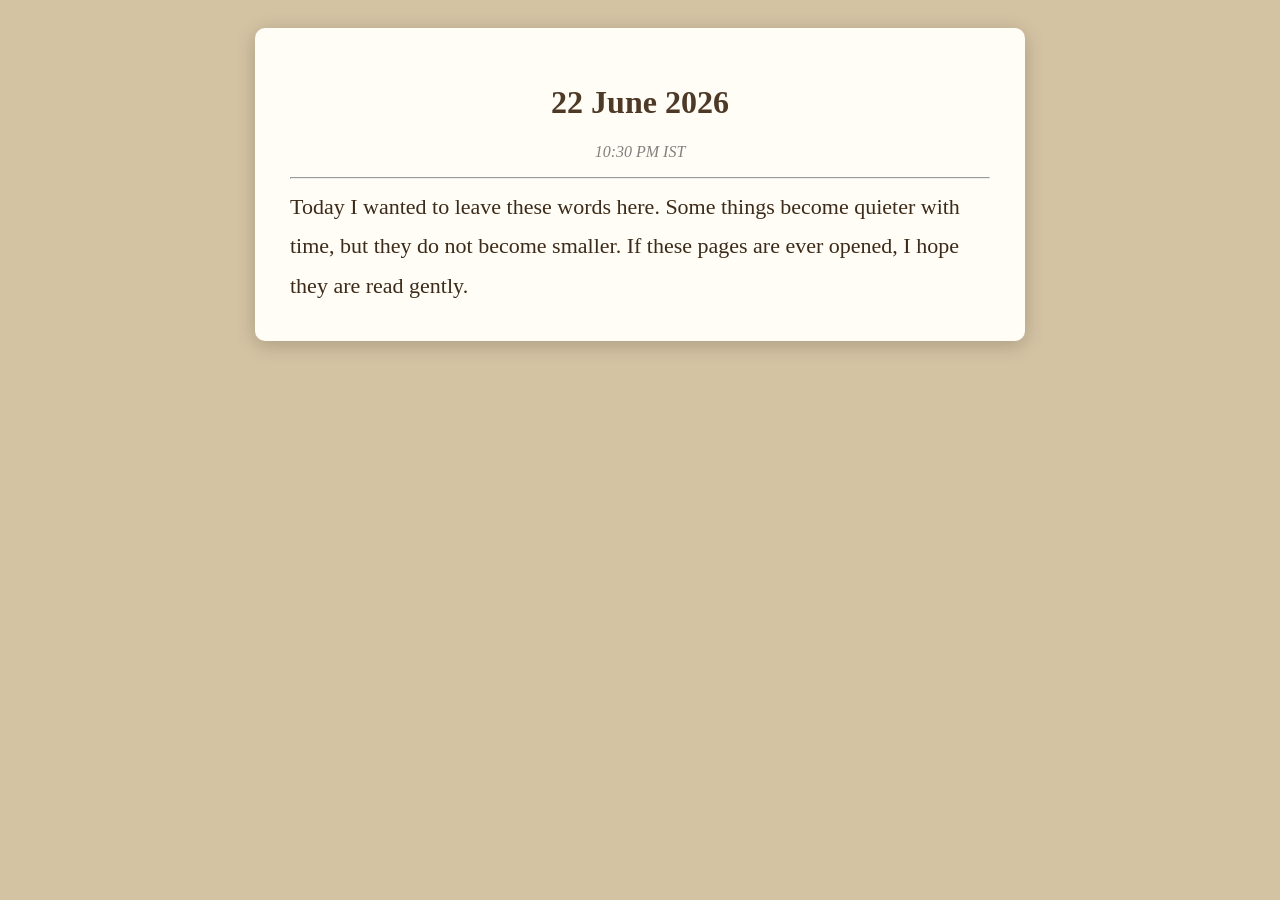
==== message1.html @ 6ebbfe35 "Update message1.html" ====
<!DOCTYPE html>
<html>

<body style="
background:#d4c3a3;
padding:20px;
font-family:Georgia,serif;
">

<div style="
max-width:700px;
margin:auto;
background:#fffdf5;
padding:35px;
border-radius:10px;
box-shadow:0 4px 20px rgba(0,0,0,0.2);
">

<h1 style="text-align:center;color:#4d3926;">
22 June 2026
</h1>

<p style="
text-align:center;
font-style:italic;
color:gray;
">
10:30 PM IST
</p>

<hr>

<div style="
font-size:22px;
line-height:1.8;
color:#3c2b1a;
">
Today I wanted to leave these words here.

Some things become quieter with time,
but they do not become smaller.

If these pages are ever opened,
I hope they are read gently.
</div>

</div>

</body>
</html>
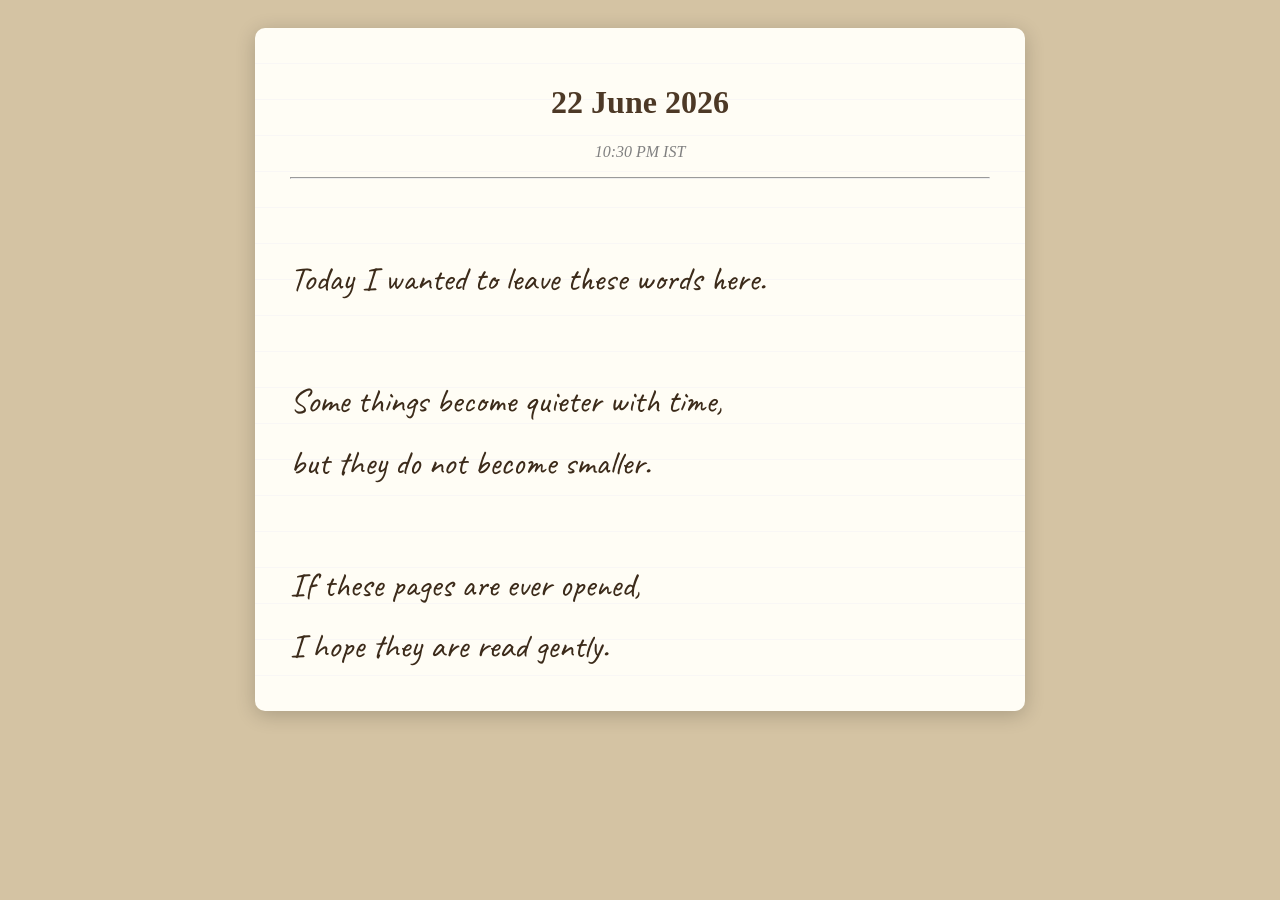
==== commit c1bf9c07: "Update message1.html" ====
--- a/message1.html
+++ b/message1.html
@@ -1,5 +1,12 @@
 <!DOCTYPE html>
 <html>
+
+<head>
+<title>22 June 2026</title>
+
+<link href="https://fonts.googleapis.com/css2?family=Caveat:wght@500&display=swap" rel="stylesheet">
+
+</head>
 
 <body style="
 background:#d4c3a3;
@@ -14,9 +21,20 @@
 padding:35px;
 border-radius:10px;
 box-shadow:0 4px 20px rgba(0,0,0,0.2);
+background-image:
+repeating-linear-gradient(
+to bottom,
+transparent,
+transparent 35px,
+rgba(100,100,255,0.08) 36px
+);
 ">
 
-<h1 style="text-align:center;color:#4d3926;">
+<h1 style="
+text-align:center;
+color:#4d3926;
+font-family:Georgia;
+">
 22 June 2026
 </h1>
 
@@ -31,9 +49,11 @@
 <hr>
 
 <div style="
-font-size:22px;
+font-family:'Caveat', cursive;
+font-size:34px;
 line-height:1.8;
 color:#3c2b1a;
+white-space:pre-line;
 ">
 Today I wanted to leave these words here.
 
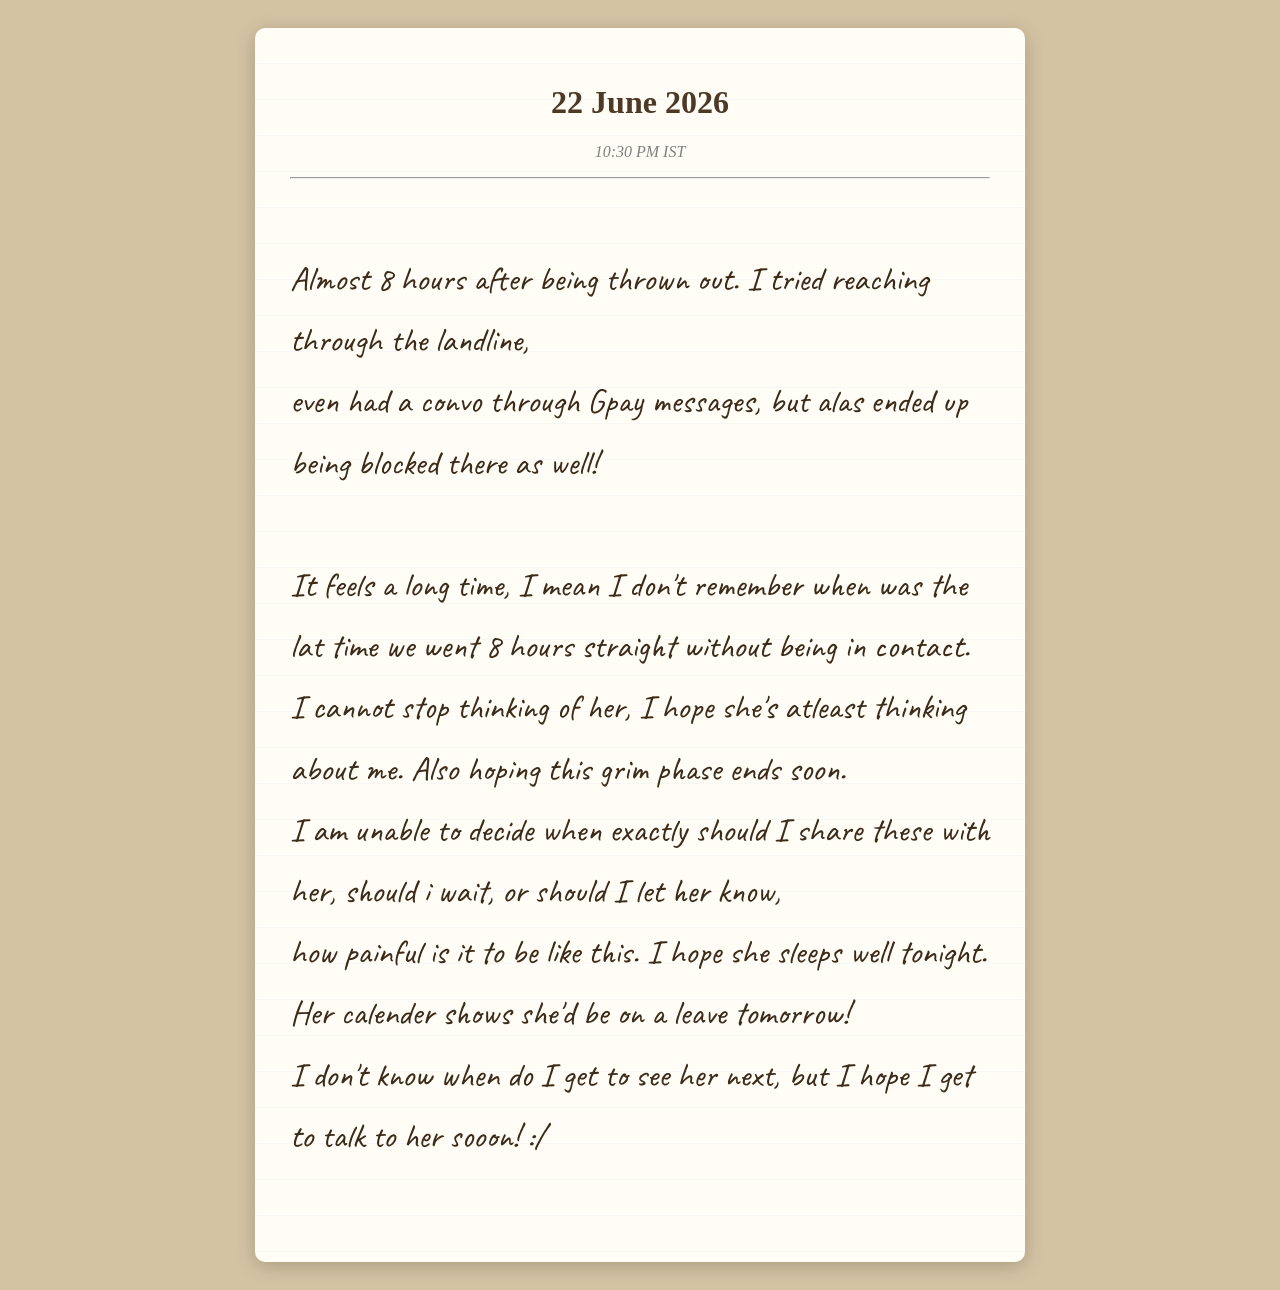
==== commit bdab5916: "Update message1.html" ====
--- a/message1.html
+++ b/message1.html
@@ -55,13 +55,15 @@
 color:#3c2b1a;
 white-space:pre-line;
 ">
-Today I wanted to leave these words here.
+Almost 8 hours after being thrown out. I tried reaching through the landline, 
+even had a convo through Gpay messages, but alas ended up being blocked there as well!
 
-Some things become quieter with time,
-but they do not become smaller.
+It feels a long time, I mean I don't remember when was the lat time we went 8 hours straight without being in contact.
+I cannot stop thinking of her, I hope she's atleast thinking about me. Also hoping this grim phase ends soon.
+I am unable to decide when exactly should I share these with her, should i wait, or should I let her know,
+how painful is it to be like this. I hope she sleeps well tonight. Her calender shows she'd be on a leave tomorrow!
+I don't know when do I get to see her next, but I hope I get to talk to her sooon! :/
 
-If these pages are ever opened,
-I hope they are read gently.
 </div>
 
 </div>
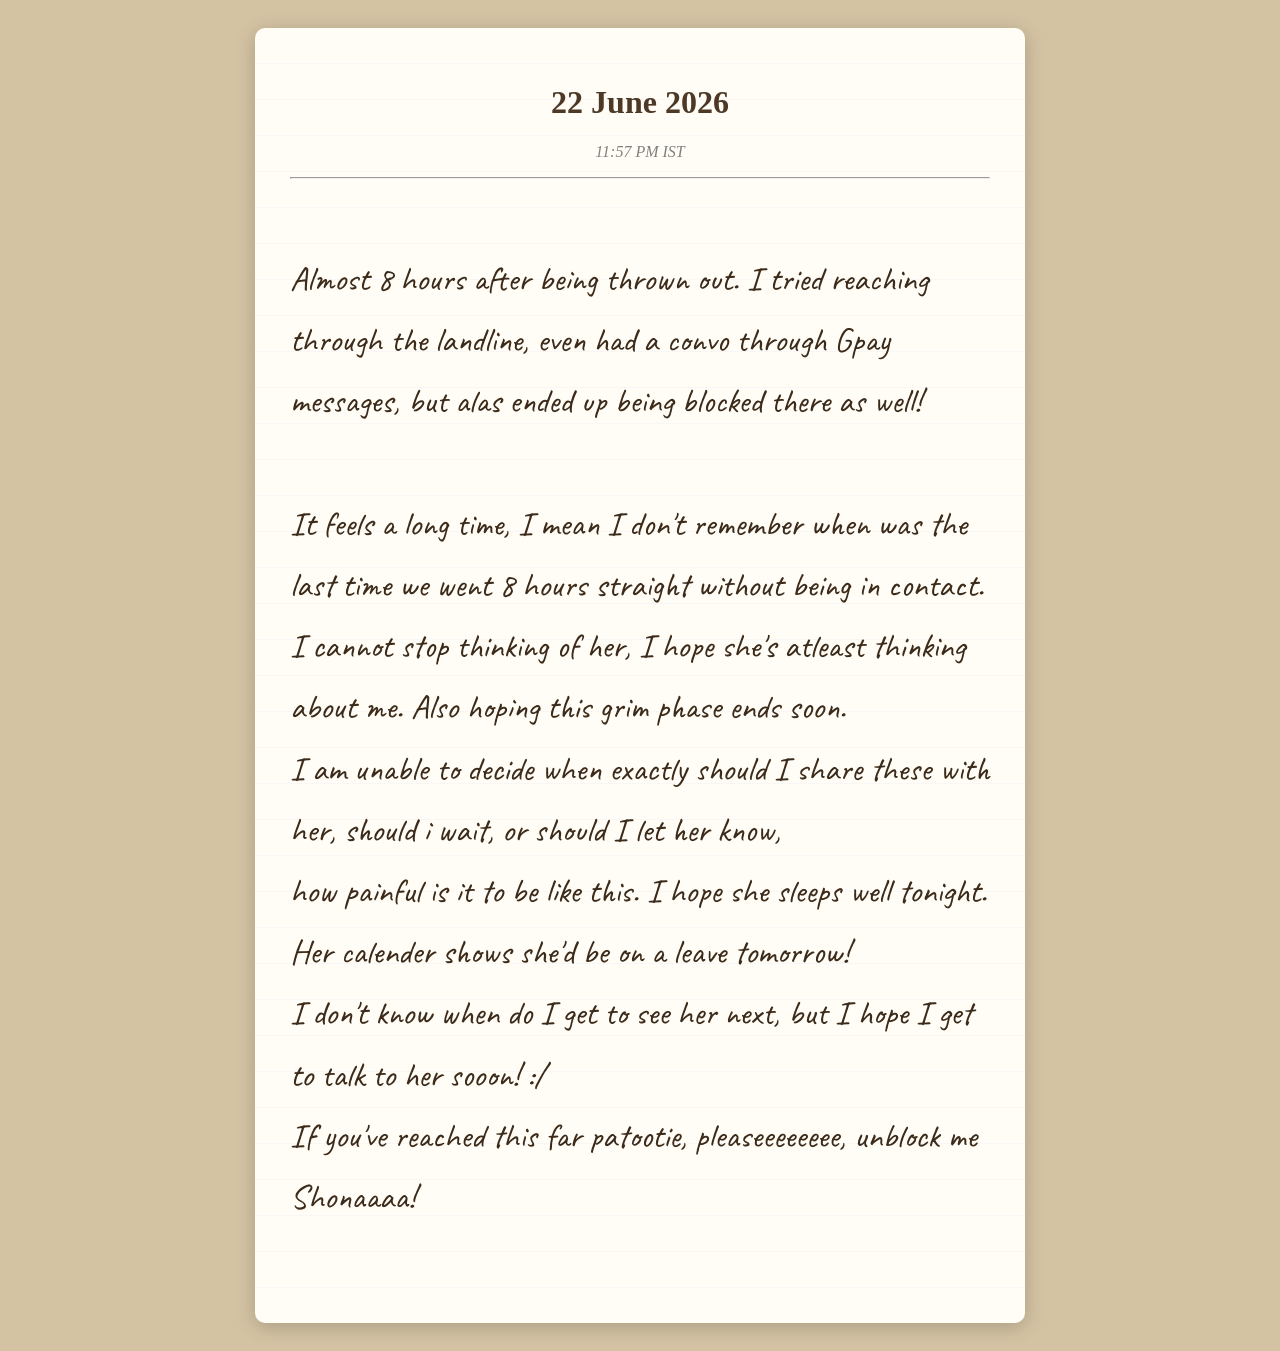
==== commit 13e56520: "Update message1.html" ====
--- a/message1.html
+++ b/message1.html
@@ -43,7 +43,7 @@
 font-style:italic;
 color:gray;
 ">
-10:30 PM IST
+11:57 PM IST
 </p>
 
 <hr>
@@ -55,14 +55,14 @@
 color:#3c2b1a;
 white-space:pre-line;
 ">
-Almost 8 hours after being thrown out. I tried reaching through the landline, 
-even had a convo through Gpay messages, but alas ended up being blocked there as well!
+Almost 8 hours after being thrown out. I tried reaching through the landline, even had a convo through Gpay messages, but alas ended up being blocked there as well!
 
-It feels a long time, I mean I don't remember when was the lat time we went 8 hours straight without being in contact.
+It feels a long time, I mean I don't remember when was the last time we went 8 hours straight without being in contact.
 I cannot stop thinking of her, I hope she's atleast thinking about me. Also hoping this grim phase ends soon.
 I am unable to decide when exactly should I share these with her, should i wait, or should I let her know,
 how painful is it to be like this. I hope she sleeps well tonight. Her calender shows she'd be on a leave tomorrow!
 I don't know when do I get to see her next, but I hope I get to talk to her sooon! :/
+If you've reached this far patootie, pleaseeeeeeee, unblock me Shonaaaa!
 
 </div>
 
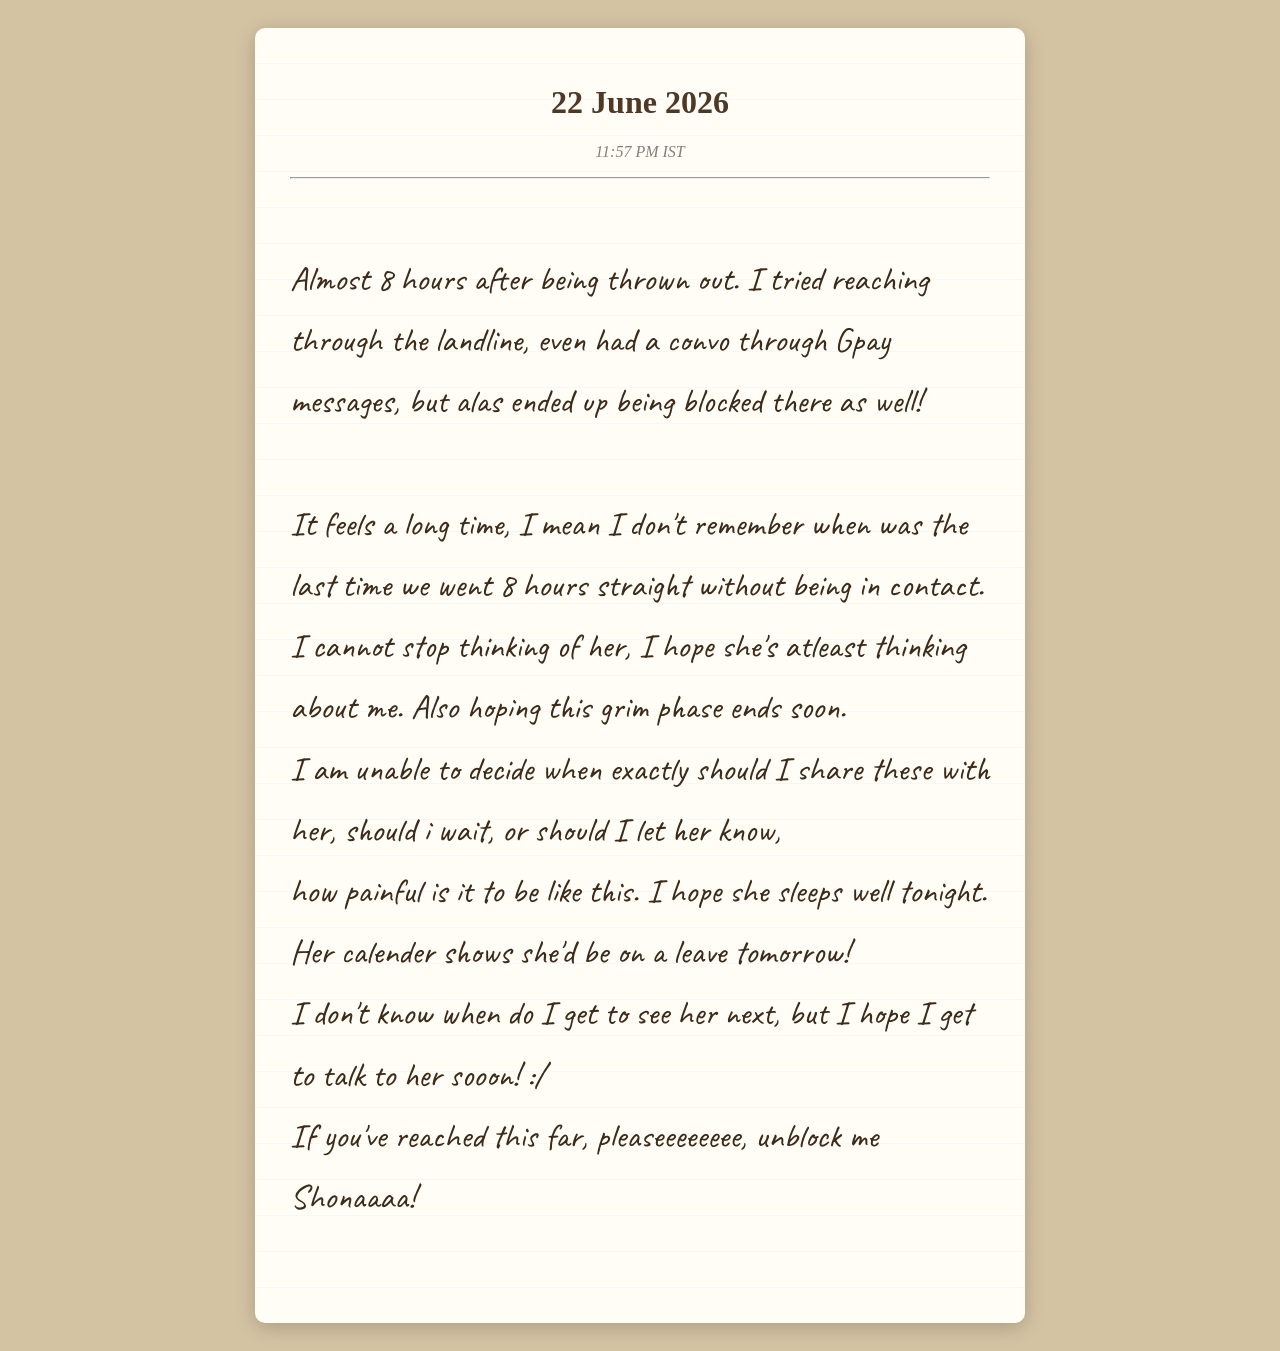
==== commit a2efefde: "Update message1.html" ====
--- a/message1.html
+++ b/message1.html
@@ -62,7 +62,7 @@
 I am unable to decide when exactly should I share these with her, should i wait, or should I let her know,
 how painful is it to be like this. I hope she sleeps well tonight. Her calender shows she'd be on a leave tomorrow!
 I don't know when do I get to see her next, but I hope I get to talk to her sooon! :/
-If you've reached this far patootie, pleaseeeeeeee, unblock me Shonaaaa!
+If you've reached this far, pleaseeeeeeee, unblock me Shonaaaa!
 
 </div>
 
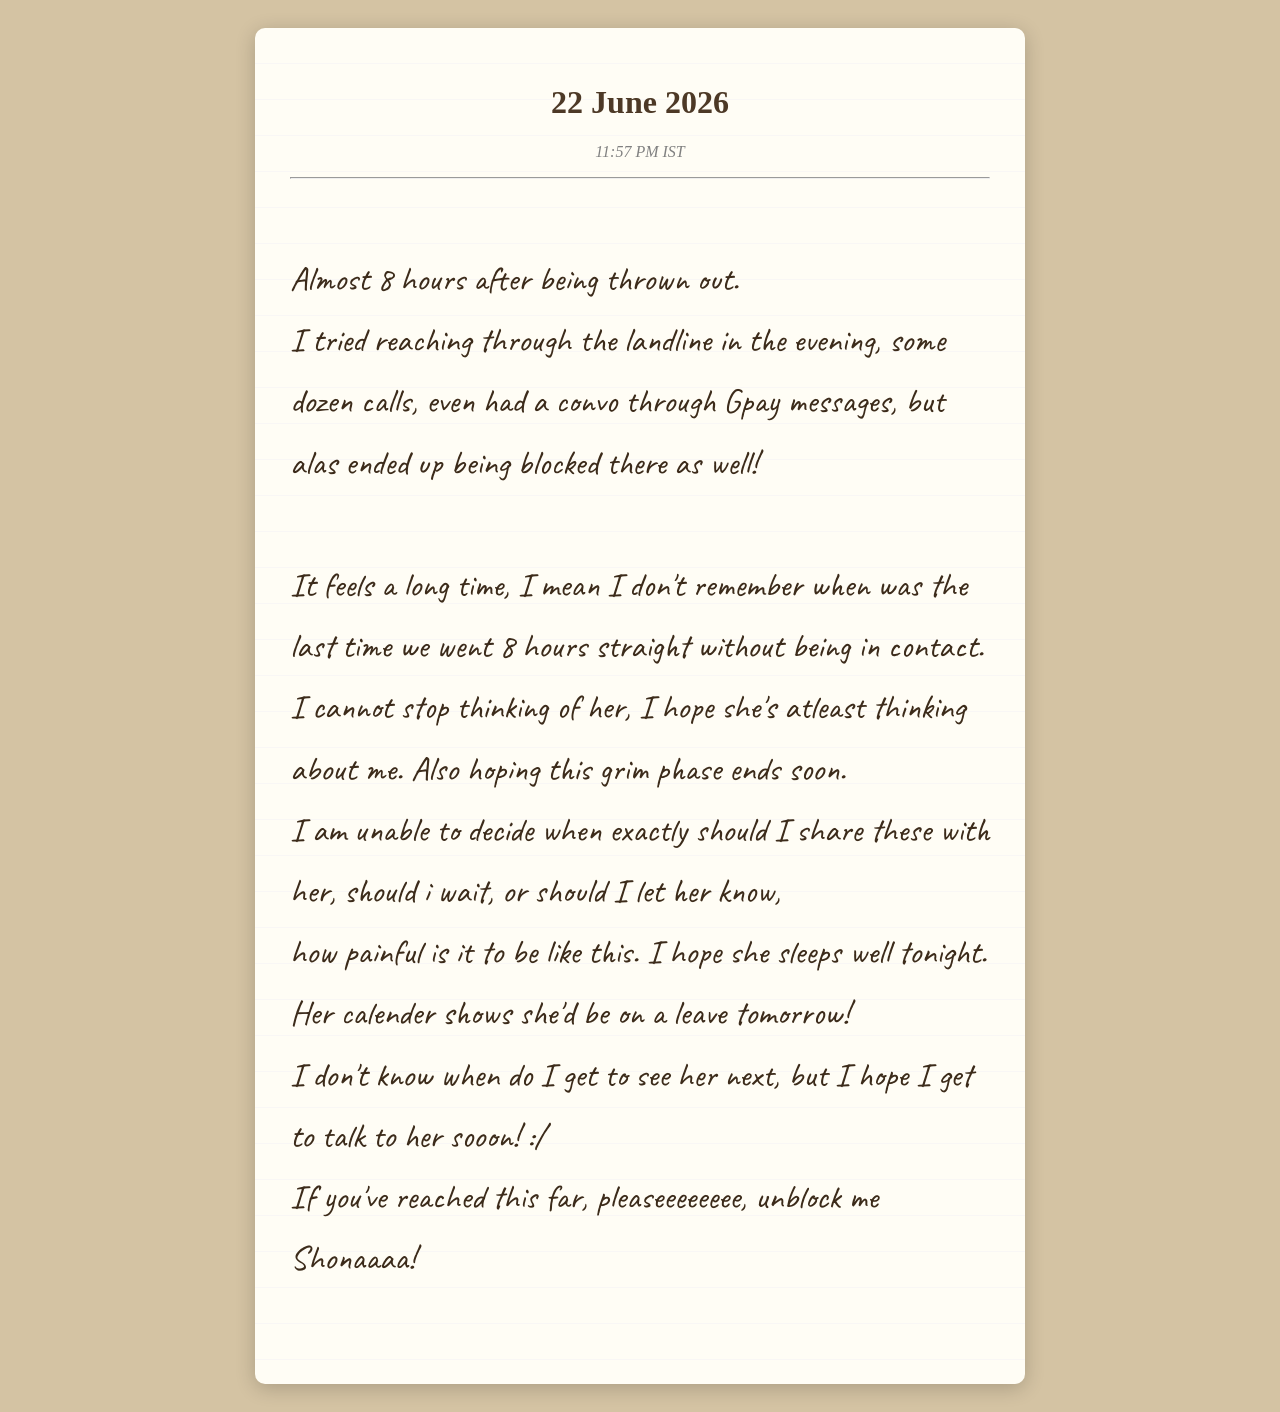
==== commit b4c7a810: "Update message1.html" ====
--- a/message1.html
+++ b/message1.html
@@ -55,7 +55,8 @@
 color:#3c2b1a;
 white-space:pre-line;
 ">
-Almost 8 hours after being thrown out. I tried reaching through the landline, even had a convo through Gpay messages, but alas ended up being blocked there as well!
+Almost 8 hours after being thrown out. 
+I tried reaching through the landline in the evening, some dozen calls, even had a convo through Gpay messages, but alas ended up being blocked there as well!
 
 It feels a long time, I mean I don't remember when was the last time we went 8 hours straight without being in contact.
 I cannot stop thinking of her, I hope she's atleast thinking about me. Also hoping this grim phase ends soon.
